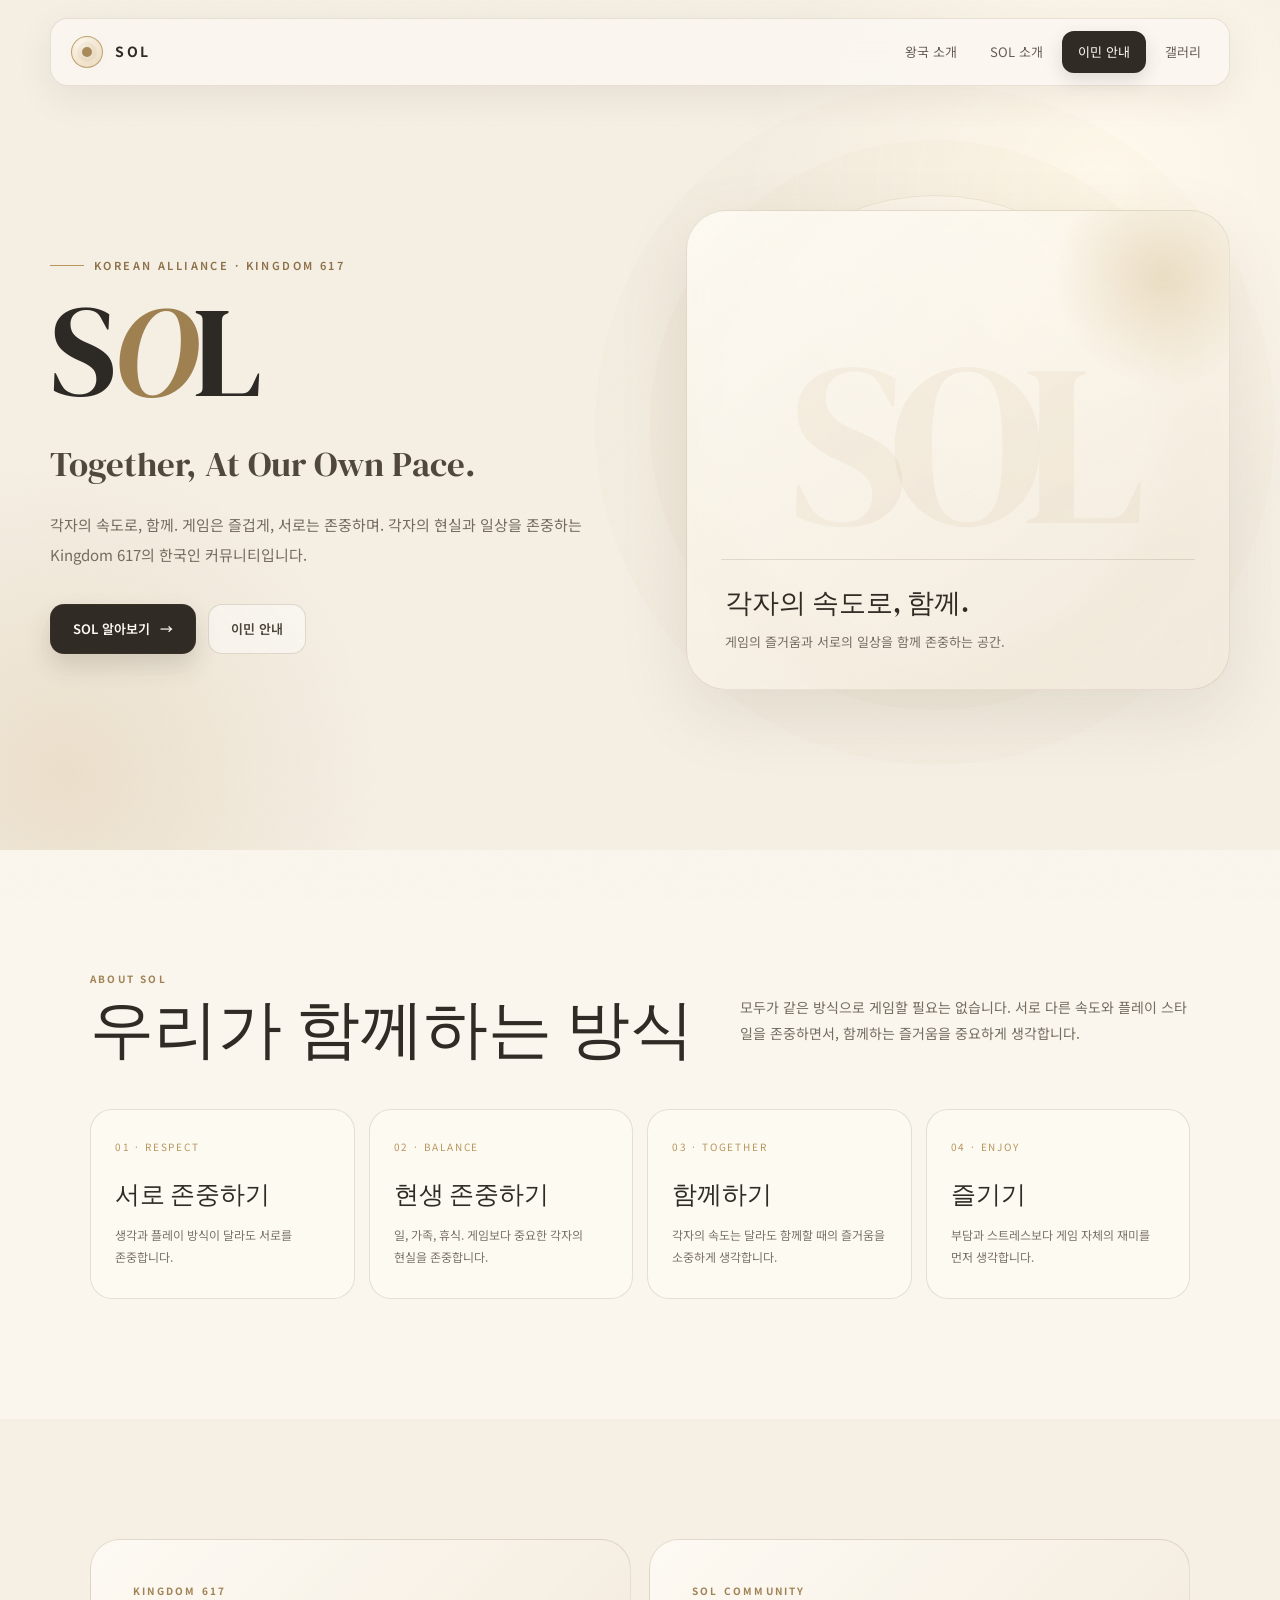
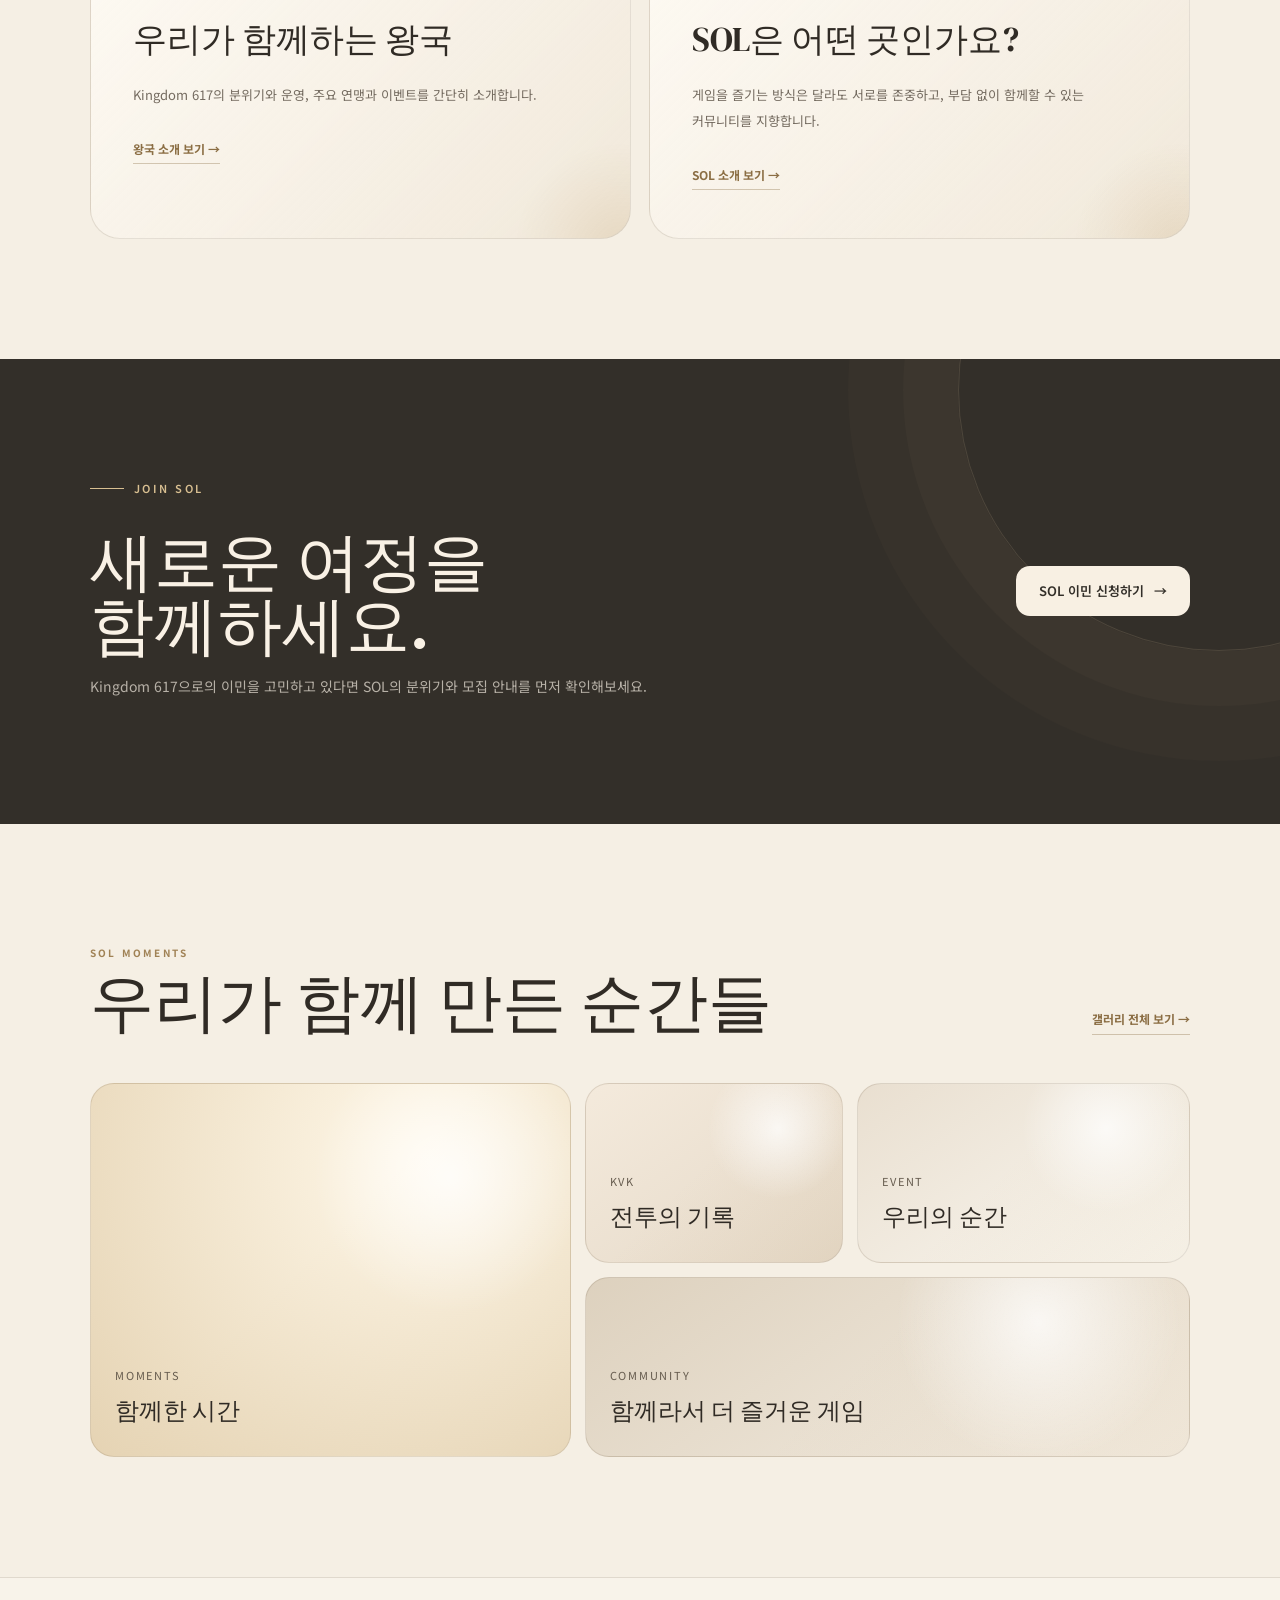
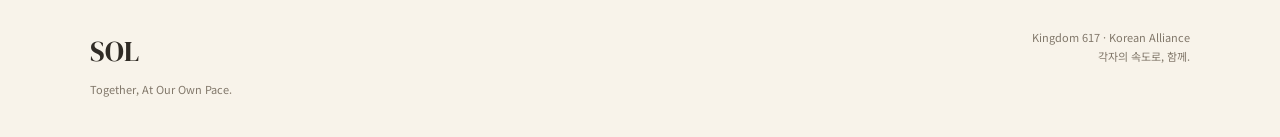
==== SOL_homepage/index.html @ 47c4ec5e "Add files via upload" ====
<!doctype html><html lang="ko"><head><meta charset="utf-8"><meta name="viewport" content="width=device-width,initial-scale=1"><title>SOL · Together, At Our Own Pace.</title><link rel="stylesheet" href="css/style.css"></head><body>
<header class="nav">
<a class="brand" href="index.html"><span class="brand-mark"></span><span>SOL</span></a>
<button class="menu-btn" aria-label="메뉴">☰</button>
<nav class="nav-links">
<a href="pages/kingdom/index.html">왕국 소개</a><a href="pages/sol/index.html">SOL 소개</a><a href="pages/migration/index.html" class="nav-cta">이민 안내</a><a href="pages/gallery/index.html">갤러리</a>
</nav></header>
<section class="hero"><div class="hero-bg"><div class="sun-orbit"></div></div><div class="hero-inner">
<div class="reveal"><div class="eyebrow">KOREAN ALLIANCE · KINGDOM 617</div><h1>S<em>O</em>L</h1><div class="hero-tag">Together, At Our Own Pace.</div><p class="hero-copy">각자의 속도로, 함께. 게임은 즐겁게, 서로는 존중하며. 각자의 현실과 일상을 존중하는 Kingdom 617의 한국인 커뮤니티입니다.</p><div class="hero-actions"><a class="btn primary" href="pages/sol/index.html">SOL 알아보기 <span>→</span></a><a class="btn secondary" href="pages/migration/index.html">이민 안내</a></div></div>
<div class="hero-card reveal"><div class="card-content"><strong>각자의 속도로, 함께.</strong><p>게임의 즐거움과 서로의 일상을 함께 존중하는 공간.</p></div></div>
</div></section>
<section class="section alt"><div class="container"><div class="section-head reveal"><div><div class="section-kicker">About SOL</div><h2>우리가 함께하는 방식</h2></div><p class="section-lead">모두가 같은 방식으로 게임할 필요는 없습니다. 서로 다른 속도와 플레이 스타일을 존중하면서, 함께하는 즐거움을 중요하게 생각합니다.</p></div><div class="grid4">
<div class="value-card reveal"><div class="num">01 · RESPECT</div><h3>서로 존중하기</h3><p>생각과 플레이 방식이 달라도 서로를 존중합니다.</p></div>
<div class="value-card reveal"><div class="num">02 · BALANCE</div><h3>현생 존중하기</h3><p>일, 가족, 휴식. 게임보다 중요한 각자의 현실을 존중합니다.</p></div>
<div class="value-card reveal"><div class="num">03 · TOGETHER</div><h3>함께하기</h3><p>각자의 속도는 달라도 함께할 때의 즐거움을 소중하게 생각합니다.</p></div>
<div class="value-card reveal"><div class="num">04 · ENJOY</div><h3>즐기기</h3><p>부담과 스트레스보다 게임 자체의 재미를 먼저 생각합니다.</p></div>
</div></div></section>
<section class="section"><div class="container"><div class="split"><div class="feature reveal"><div class="section-kicker">KINGDOM 617</div><h3>우리가 함께하는 왕국</h3><p>Kingdom 617의 분위기와 운영, 주요 연맹과 이벤트를 간단히 소개합니다.</p><a class="text-link" href="pages/kingdom/index.html">왕국 소개 보기 →</a></div><div class="feature reveal"><div class="section-kicker">SOL COMMUNITY</div><h3>SOL은 어떤 곳인가요?</h3><p>게임을 즐기는 방식은 달라도 서로를 존중하고, 부담 없이 함께할 수 있는 커뮤니티를 지향합니다.</p><a class="text-link" href="pages/sol/index.html">SOL 소개 보기 →</a></div></div></div></section>
<section class="join"><div class="join-inner"><div class="reveal"><div class="eyebrow">JOIN SOL</div><h2>새로운 여정을<br>함께하세요.</h2><p>Kingdom 617으로의 이민을 고민하고 있다면 SOL의 분위기와 모집 안내를 먼저 확인해보세요.</p></div><div class="reveal"><a class="btn" href="pages/migration/index.html">SOL 이민 신청하기 <span>→</span></a></div></div></section>
<section class="section"><div class="container"><div class="section-head reveal"><div><div class="section-kicker">SOL MOMENTS</div><h2>우리가 함께 만든 순간들</h2></div><a class="text-link" href="pages/gallery/index.html">갤러리 전체 보기 →</a></div><div class="gallery-preview"><a class="gallery-tile reveal" href="pages/gallery/index.html"><div class="tile-bg"></div><div><span>Moments</span><strong>함께한 시간</strong></div></a><a class="gallery-tile reveal" href="pages/gallery/index.html"><div class="tile-bg"></div><div><span>KVK</span><strong>전투의 기록</strong></div></a><a class="gallery-tile reveal" href="pages/gallery/index.html"><div class="tile-bg"></div><div><span>Event</span><strong>우리의 순간</strong></div></a><a class="gallery-tile reveal" href="pages/gallery/index.html"><div class="tile-bg"></div><div><span>Community</span><strong>함께라서 더 즐거운 게임</strong></div></a></div></div></section>
<footer class="footer"><div class="footer-inner"><div><div class="footer-brand">SOL</div><p>Together, At Our Own Pace.</p></div><div class="footer-right">Kingdom 617 · Korean Alliance<br>각자의 속도로, 함께.</div></div></footer><script src="js/main.js"></script></body></html>
---- SOL_homepage/css/style.css ----
@import url('https://fonts.googleapis.com/css2?family=DM+Serif+Display:ital@0;1&family=Inter:wght@300;400;500;600;700&family=Noto+Sans+KR:wght@300;400;500;600;700&display=swap');

:root{
  --cream:#f5efe4;
  --cream-2:#eee4d4;
  --paper:#fbf8f2;
  --ink:#302b25;
  --muted:#766e63;
  --gold:#b7955d;
  --gold-2:#d8bf91;
  --line:rgba(103,83,55,.16);
  --glass:rgba(255,252,246,.64);
  --shadow:0 24px 70px rgba(81,62,35,.10);
  --radius:28px;
}
*{box-sizing:border-box}
html{scroll-behavior:smooth}
body{margin:0;background:var(--cream);color:var(--ink);font-family:'Noto Sans KR',Inter,sans-serif;font-weight:400;line-height:1.7;overflow-x:hidden}
a{color:inherit;text-decoration:none}
button{font:inherit}
::selection{background:#d9c6a4;color:#2b241b}

body:before{content:"";position:fixed;inset:0;pointer-events:none;opacity:.28;z-index:-1;background-image:url("data:image/svg+xml,%3Csvg xmlns='http://www.w3.org/2000/svg' width='180' height='180' viewBox='0 0 180 180'%3E%3Cfilter id='n'%3E%3CfeTurbulence type='fractalNoise' baseFrequency='.7' numOctaves='3' stitchTiles='stitch'/%3E%3C/filter%3E%3Crect width='100%25' height='100%25' filter='url(%23n)' opacity='.07'/%3E%3C/svg%3E")}

.nav{position:fixed;top:18px;left:50%;transform:translateX(-50%);width:min(1180px,calc(100% - 32px));z-index:50;display:flex;align-items:center;justify-content:space-between;padding:12px 14px 12px 20px;border:1px solid rgba(112,88,52,.14);background:rgba(251,248,242,.78);backdrop-filter:blur(18px);-webkit-backdrop-filter:blur(18px);border-radius:18px;box-shadow:0 12px 36px rgba(79,60,36,.08)}
.brand{display:flex;align-items:center;gap:12px;font-weight:700;letter-spacing:.18em;font-size:14px}
.brand-mark{width:32px;height:32px;border-radius:50%;position:relative;border:1px solid rgba(161,126,68,.65);display:grid;place-items:center;background:radial-gradient(circle at 35% 30%,#fffaf0,#ead9bb)}
.brand-mark:before{content:"";width:10px;height:10px;border-radius:50%;background:#a98a59;box-shadow:0 0 0 5px rgba(169,138,89,.10),0 0 18px rgba(169,138,89,.25)}
.nav-links{display:flex;align-items:center;gap:5px}
.nav-links a{font-size:13px;color:#655d53;padding:10px 14px;border-radius:12px;transition:.25s ease}
.nav-links a:hover,.nav-links a.active{background:#eee4d4;color:#2e2923}
.nav-cta{padding:10px 16px!important;background:#302b25!important;color:#fffaf1!important;box-shadow:0 7px 18px rgba(48,43,37,.14)}
.menu-btn{display:none;border:0;background:none;color:var(--ink);font-size:22px;cursor:pointer}

.hero{min-height:850px;position:relative;display:flex;align-items:center;overflow:hidden;padding:150px 24px 100px}
.hero-bg{position:absolute;inset:0;overflow:hidden;pointer-events:none}
.hero-bg:before{content:"";position:absolute;width:720px;height:720px;right:-180px;top:-170px;border-radius:50%;background:radial-gradient(circle,#fff9ec 0%,rgba(255,249,236,.55) 32%,rgba(255,249,236,0) 70%)}
.hero-bg:after{content:"";position:absolute;width:650px;height:650px;left:-260px;bottom:-250px;border-radius:50%;background:radial-gradient(circle,rgba(214,190,150,.32),rgba(214,190,150,0) 68%)}
.sun-orbit{position:absolute;width:460px;height:460px;right:9%;top:50%;transform:translateY(-50%);border:1px solid rgba(160,126,74,.15);border-radius:50%;box-shadow:0 0 0 55px rgba(181,149,91,.035),0 0 0 110px rgba(181,149,91,.025)}
.sun-orbit:before,.sun-orbit:after{content:"";position:absolute;inset:34px;border:1px dashed rgba(160,126,74,.12);border-radius:50%}.sun-orbit:after{inset:100px;border-style:solid}
.hero-inner{position:relative;z-index:2;width:min(1180px,100%);margin:auto;display:grid;grid-template-columns:1.02fr .98fr;gap:70px;align-items:center}
.eyebrow{display:inline-flex;align-items:center;gap:10px;font-size:11px;letter-spacing:.22em;text-transform:uppercase;color:#8d7047;margin-bottom:20px;font-weight:600}.eyebrow:before{content:"";width:34px;height:1px;background:#b7955d}
.hero h1{font-family:'DM Serif Display',serif;font-size:clamp(72px,10vw,132px);font-weight:400;line-height:.88;letter-spacing:-.035em;margin:0;color:#2d2924}.hero h1 em{font-style:italic;color:#9f8051}
.hero-tag{font-family:'DM Serif Display',serif;font-size:clamp(22px,3vw,35px);margin:28px 0 14px;color:#51483d}.hero-copy{max-width:570px;color:#756c60;font-size:15px;line-height:2;word-break:keep-all}
.hero-actions{display:flex;gap:12px;flex-wrap:wrap;margin-top:34px}.btn{display:inline-flex;align-items:center;justify-content:center;gap:10px;min-height:50px;padding:0 22px;border-radius:14px;border:1px solid rgba(101,79,49,.18);font-size:13px;font-weight:600;transition:.3s ease}.btn.primary{background:#302b25;color:#fffaf1;box-shadow:0 12px 25px rgba(48,43,37,.16)}.btn.secondary{background:rgba(255,255,255,.46);color:#4c4439}.btn:hover{transform:translateY(-2px)}
.hero-card{position:relative;min-height:480px;border:1px solid rgba(113,89,54,.15);border-radius:40px;background:linear-gradient(145deg,rgba(255,252,245,.82),rgba(239,228,211,.46));backdrop-filter:blur(12px);box-shadow:var(--shadow);overflow:hidden;display:flex;align-items:flex-end;padding:34px}
.hero-card:before{content:"SOL";position:absolute;inset:0;display:grid;place-items:center;font-family:'DM Serif Display',serif;font-size:clamp(130px,18vw,230px);letter-spacing:-.08em;color:rgba(183,149,93,.085);transform:translateY(-8px)}
.hero-card:after{content:"";position:absolute;width:230px;height:230px;right:-50px;top:-50px;border-radius:50%;background:radial-gradient(circle,#d9c49b,rgba(217,196,155,0) 68%);opacity:.48}
.card-content{position:relative;z-index:2;width:100%;padding:20px 4px 2px;border-top:1px solid var(--line)}.card-content strong{font-family:'DM Serif Display',serif;font-size:27px;font-weight:400}.card-content p{margin:5px 0 0;color:#766e63;font-size:13px}

.section{padding:120px 24px}.section.alt{background:rgba(255,252,246,.48)}.container{width:min(1100px,100%);margin:auto}.section-head{display:flex;justify-content:space-between;align-items:end;gap:30px;margin-bottom:48px}.section-kicker{font-size:10px;letter-spacing:.22em;color:#a08255;text-transform:uppercase;font-weight:700}.section h2{font-family:'DM Serif Display',serif;font-weight:400;font-size:clamp(42px,5vw,66px);line-height:1;margin:10px 0 0}.section-lead{max-width:450px;color:#756c60;font-size:14px;line-height:1.9}
.grid4{display:grid;grid-template-columns:repeat(4,1fr);gap:14px}.value-card{padding:28px 24px;border:1px solid var(--line);border-radius:22px;background:rgba(255,252,246,.58);transition:.35s ease;min-height:190px}.value-card:hover{transform:translateY(-5px);box-shadow:0 18px 40px rgba(84,62,32,.09);background:rgba(255,252,246,.9)}.num{font-size:10px;letter-spacing:.18em;color:#b7955d}.value-card h3{font-family:'DM Serif Display',serif;font-size:25px;font-weight:400;margin:18px 0 8px}.value-card p{font-size:12px;color:#7b7267;line-height:1.85;margin:0;word-break:keep-all}
.split{display:grid;grid-template-columns:1fr 1fr;gap:18px}.feature{padding:42px;border-radius:30px;border:1px solid var(--line);background:linear-gradient(135deg,rgba(255,252,246,.82),rgba(237,226,209,.48));min-height:300px;position:relative;overflow:hidden}.feature:after{content:"";position:absolute;width:220px;height:220px;border-radius:50%;right:-100px;bottom:-120px;background:radial-gradient(circle,rgba(183,149,93,.2),transparent 68%)}.feature h3{font-family:'DM Serif Display',serif;font-weight:400;font-size:34px;margin:12px 0}.feature p{color:#746b60;font-size:13px;max-width:470px;line-height:2;word-break:keep-all}.text-link{display:inline-flex;margin-top:18px;font-size:12px;font-weight:700;color:#8b6e44;border-bottom:1px solid rgba(139,110,68,.35);padding-bottom:4px}

.join{position:relative;overflow:hidden;padding:110px 24px;background:#332f29;color:#f9f1e5}.join:before{content:"";position:absolute;width:520px;height:520px;right:-200px;top:-230px;border-radius:50%;border:1px solid rgba(225,202,159,.15);box-shadow:0 0 0 55px rgba(225,202,159,.025),0 0 0 110px rgba(225,202,159,.02)}.join-inner{position:relative;z-index:2;width:min(1100px,100%);margin:auto;display:flex;justify-content:space-between;align-items:center;gap:50px}.join h2{font-family:'DM Serif Display',serif;font-size:clamp(44px,5vw,68px);font-weight:400;line-height:1;margin:12px 0}.join p{color:rgba(249,241,229,.67);max-width:570px;font-size:14px;line-height:2;word-break:keep-all}.join .btn{background:#f8f0e3;color:#332f29;border-color:transparent}.join .eyebrow{color:#d8bf91}.join .eyebrow:before{background:#d8bf91}

.gallery-preview{display:grid;grid-template-columns:1.3fr .7fr .9fr;grid-auto-rows:180px;gap:14px}.gallery-tile{position:relative;overflow:hidden;border-radius:24px;border:1px solid var(--line);background:linear-gradient(145deg,#eee3d0,#faf6ee);padding:24px;display:flex;align-items:flex-end;transition:.35s ease}.gallery-tile:nth-child(1){grid-row:span 2;background:radial-gradient(circle at 70% 20%,#fff8e9,#e5d3b3)}.gallery-tile:nth-child(2){background:linear-gradient(145deg,#f4eadc,#e5d9c8)}.gallery-tile:nth-child(3){background:linear-gradient(145deg,#e9dfd0,#faf7f0)}.gallery-tile:nth-child(4){grid-column:span 2;background:linear-gradient(145deg,#ddd1be,#f4ede2)}.gallery-tile:hover{transform:translateY(-4px);box-shadow:0 18px 35px rgba(84,62,32,.1)}.tile-bg{position:absolute;inset:0;background:radial-gradient(circle at 75% 25%,rgba(255,255,255,.75),transparent 30%),linear-gradient(135deg,transparent 45%,rgba(183,149,93,.08))}.gallery-tile span{position:relative;z-index:2;font-size:11px;letter-spacing:.16em;text-transform:uppercase;color:#655b4e}.gallery-tile strong{position:relative;z-index:2;display:block;font-family:'DM Serif Display',serif;font-size:24px;font-weight:400;margin-top:4px}

.page-hero{padding:190px 24px 90px;position:relative;overflow:hidden}.page-hero:before{content:"";position:absolute;width:600px;height:600px;right:-220px;top:-240px;border-radius:50%;background:radial-gradient(circle,rgba(255,251,239,.9),rgba(255,251,239,0) 70%)}.page-hero-inner{position:relative;width:min(1100px,100%);margin:auto}.page-hero h1{font-family:'DM Serif Display',serif;font-size:clamp(58px,8vw,100px);font-weight:400;line-height:.92;margin:15px 0}.page-hero p{max-width:660px;color:#756c60;font-size:15px;line-height:2;word-break:keep-all}
.info-grid{display:grid;grid-template-columns:repeat(2,1fr);gap:18px}.info-card{padding:34px;border:1px solid var(--line);border-radius:25px;background:rgba(255,252,246,.65)}.info-card h3{font-family:'DM Serif Display',serif;font-size:28px;font-weight:400;margin:0 0 10px}.info-card p,.info-card li{font-size:13px;color:#756c60;line-height:2;word-break:keep-all}.info-card ul{padding-left:18px}
.timeline{position:relative;padding-left:30px}.timeline:before{content:"";position:absolute;left:5px;top:5px;bottom:5px;width:1px;background:var(--line)}.timeline-item{position:relative;padding:0 0 34px}.timeline-item:before{content:"";position:absolute;left:-29px;top:7px;width:9px;height:9px;border-radius:50%;background:#b7955d;box-shadow:0 0 0 5px rgba(183,149,93,.10)}.timeline-item strong{font-size:11px;letter-spacing:.15em;color:#9a7b4e}.timeline-item h3{font-family:'DM Serif Display',serif;font-weight:400;font-size:25px;margin:7px 0}.timeline-item p{margin:0;color:#756c60;font-size:13px}

.application{display:grid;grid-template-columns:1fr .8fr;gap:20px;align-items:stretch}.apply-card{padding:45px;border-radius:30px;border:1px solid var(--line);background:rgba(255,252,246,.74)}.apply-card h2{font-family:'DM Serif Display',serif;font-weight:400;font-size:45px;line-height:1.05;margin:10px 0 18px}.apply-card p{color:#756c60;font-size:13px;line-height:2}.apply-steps{display:grid;gap:10px;margin:28px 0}.step{display:flex;gap:14px;padding:15px;border-radius:16px;background:rgba(239,230,215,.55);font-size:12px;color:#655d53}.step b{color:#9c7a4c}.apply-side{padding:38px;border-radius:30px;background:#332f29;color:#f9f1e5;display:flex;flex-direction:column;justify-content:space-between}.apply-side h3{font-family:'DM Serif Display',serif;font-weight:400;font-size:34px;margin:0 0 12px}.apply-side p{color:rgba(249,241,229,.65);font-size:13px;line-height:1.9}.apply-side .btn{background:#f8f0e3;color:#332f29;border:0;margin-top:20px}

.masonry{columns:3 280px;column-gap:16px}.m-item{break-inside:avoid;margin:0 0 16px;border-radius:24px;overflow:hidden;border:1px solid var(--line);background:#efe5d7;box-shadow:0 10px 25px rgba(79,60,36,.05)}.m-item img{display:block;width:100%;height:auto}.m-placeholder{min-height:260px;display:flex;flex-direction:column;justify-content:flex-end;padding:25px;background:radial-gradient(circle at 70% 20%,#fff8ea,#dfcfb6)}.m-placeholder.tall{min-height:440px;background:radial-gradient(circle at 20% 20%,#fffaf0,#e6d7c2)}.m-placeholder.dark{background:linear-gradient(145deg,#d3c3aa,#eee4d5)}.m-placeholder strong{font-family:'DM Serif Display',serif;font-size:30px;font-weight:400}.m-placeholder span{font-size:10px;letter-spacing:.18em;color:#75664f;margin-top:4px}

.footer{padding:50px 24px 38px;border-top:1px solid var(--line);background:rgba(255,252,246,.35)}.footer-inner{width:min(1100px,100%);margin:auto;display:flex;justify-content:space-between;gap:30px}.footer-brand{font-family:'DM Serif Display',serif;font-size:28px}.footer p{margin:5px 0 0;color:#81776a;font-size:11px}.footer-right{font-size:11px;color:#81776a;text-align:right}

.reveal{opacity:0;transform:translateY(22px);transition:opacity .75s ease,transform .75s ease}.reveal.visible{opacity:1;transform:none}

@media(max-width:850px){
 .nav{top:10px;width:calc(100% - 20px)}.menu-btn{display:block}.nav-links{position:absolute;top:62px;left:0;right:0;padding:10px;background:rgba(251,248,242,.95);border:1px solid var(--line);border-radius:16px;box-shadow:0 18px 40px rgba(79,60,36,.1);display:none;flex-direction:column;align-items:stretch}.nav-links.open{display:flex}.nav-links a{text-align:center}.nav-cta{margin-top:3px}
 .hero{min-height:auto;padding-top:145px}.hero-inner{grid-template-columns:1fr;gap:40px}.hero-card{min-height:320px}.sun-orbit{width:400px;height:400px;right:-170px;top:36%}.grid4{grid-template-columns:repeat(2,1fr)}.section{padding:90px 20px}.section-head{display:block}.section-lead{margin-top:20px}.join-inner{display:block}.join{padding:90px 20px}.application{grid-template-columns:1fr}.info-grid{grid-template-columns:1fr}.page-hero{padding:150px 20px 70px}
}
@media(max-width:560px){.brand{font-size:12px}.nav{padding-left:13px}.nav-links a{padding:11px}.hero{padding:130px 18px 70px}.hero h1{font-size:76px}.hero-tag{font-size:24px}.hero-copy{font-size:13px}.hero-card{min-height:280px;border-radius:28px;padding:25px}.grid4{grid-template-columns:1fr}.split{grid-template-columns:1fr}.gallery-preview{grid-template-columns:1fr 1fr;grid-auto-rows:150px}.gallery-tile:nth-child(1){grid-row:span 2}.gallery-tile:nth-child(4){grid-column:span 2}.apply-card{padding:28px}.apply-side{padding:30px}.footer-inner{display:block}.footer-right{text-align:left;margin-top:20px}.masonry{columns:2 150px;column-gap:10px}.m-item{margin-bottom:10px;border-radius:17px}.m-placeholder{min-height:190px;padding:17px}.m-placeholder.tall{min-height:310px}.m-placeholder strong{font-size:23px}}
@media(max-width:370px){.masonry{columns:1}.hero h1{font-size:68px}}
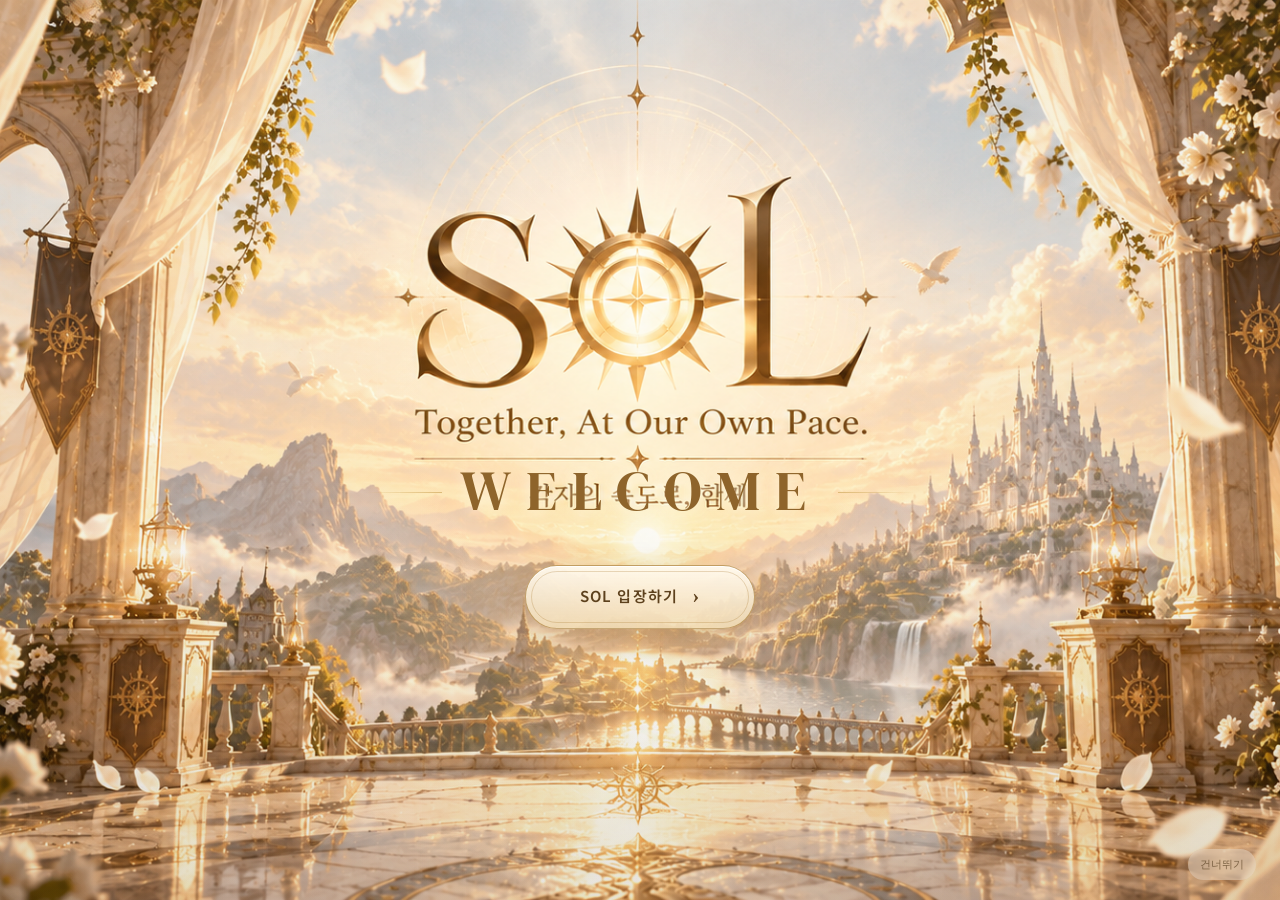
==== commit 9aed9d88: "Add files via upload" ====
--- a/SOL_homepage/index.html
+++ b/SOL_homepage/index.html
@@ -1,21 +1,63 @@
-<!doctype html><html lang="ko"><head><meta charset="utf-8"><meta name="viewport" content="width=device-width,initial-scale=1"><title>SOL · Together, At Our Own Pace.</title><link rel="stylesheet" href="css/style.css"></head><body>
-<header class="nav">
-<a class="brand" href="index.html"><span class="brand-mark"></span><span>SOL</span></a>
-<button class="menu-btn" aria-label="메뉴">☰</button>
-<nav class="nav-links">
-<a href="pages/kingdom/index.html">왕국 소개</a><a href="pages/sol/index.html">SOL 소개</a><a href="pages/migration/index.html" class="nav-cta">이민 안내</a><a href="pages/gallery/index.html">갤러리</a>
-</nav></header>
-<section class="hero"><div class="hero-bg"><div class="sun-orbit"></div></div><div class="hero-inner">
-<div class="reveal"><div class="eyebrow">KOREAN ALLIANCE · KINGDOM 617</div><h1>S<em>O</em>L</h1><div class="hero-tag">Together, At Our Own Pace.</div><p class="hero-copy">각자의 속도로, 함께. 게임은 즐겁게, 서로는 존중하며. 각자의 현실과 일상을 존중하는 Kingdom 617의 한국인 커뮤니티입니다.</p><div class="hero-actions"><a class="btn primary" href="pages/sol/index.html">SOL 알아보기 <span>→</span></a><a class="btn secondary" href="pages/migration/index.html">이민 안내</a></div></div>
-<div class="hero-card reveal"><div class="card-content"><strong>각자의 속도로, 함께.</strong><p>게임의 즐거움과 서로의 일상을 함께 존중하는 공간.</p></div></div>
-</div></section>
-<section class="section alt"><div class="container"><div class="section-head reveal"><div><div class="section-kicker">About SOL</div><h2>우리가 함께하는 방식</h2></div><p class="section-lead">모두가 같은 방식으로 게임할 필요는 없습니다. 서로 다른 속도와 플레이 스타일을 존중하면서, 함께하는 즐거움을 중요하게 생각합니다.</p></div><div class="grid4">
-<div class="value-card reveal"><div class="num">01 · RESPECT</div><h3>서로 존중하기</h3><p>생각과 플레이 방식이 달라도 서로를 존중합니다.</p></div>
-<div class="value-card reveal"><div class="num">02 · BALANCE</div><h3>현생 존중하기</h3><p>일, 가족, 휴식. 게임보다 중요한 각자의 현실을 존중합니다.</p></div>
-<div class="value-card reveal"><div class="num">03 · TOGETHER</div><h3>함께하기</h3><p>각자의 속도는 달라도 함께할 때의 즐거움을 소중하게 생각합니다.</p></div>
-<div class="value-card reveal"><div class="num">04 · ENJOY</div><h3>즐기기</h3><p>부담과 스트레스보다 게임 자체의 재미를 먼저 생각합니다.</p></div>
-</div></div></section>
-<section class="section"><div class="container"><div class="split"><div class="feature reveal"><div class="section-kicker">KINGDOM 617</div><h3>우리가 함께하는 왕국</h3><p>Kingdom 617의 분위기와 운영, 주요 연맹과 이벤트를 간단히 소개합니다.</p><a class="text-link" href="pages/kingdom/index.html">왕국 소개 보기 →</a></div><div class="feature reveal"><div class="section-kicker">SOL COMMUNITY</div><h3>SOL은 어떤 곳인가요?</h3><p>게임을 즐기는 방식은 달라도 서로를 존중하고, 부담 없이 함께할 수 있는 커뮤니티를 지향합니다.</p><a class="text-link" href="pages/sol/index.html">SOL 소개 보기 →</a></div></div></div></section>
-<section class="join"><div class="join-inner"><div class="reveal"><div class="eyebrow">JOIN SOL</div><h2>새로운 여정을<br>함께하세요.</h2><p>Kingdom 617으로의 이민을 고민하고 있다면 SOL의 분위기와 모집 안내를 먼저 확인해보세요.</p></div><div class="reveal"><a class="btn" href="pages/migration/index.html">SOL 이민 신청하기 <span>→</span></a></div></div></section>
-<section class="section"><div class="container"><div class="section-head reveal"><div><div class="section-kicker">SOL MOMENTS</div><h2>우리가 함께 만든 순간들</h2></div><a class="text-link" href="pages/gallery/index.html">갤러리 전체 보기 →</a></div><div class="gallery-preview"><a class="gallery-tile reveal" href="pages/gallery/index.html"><div class="tile-bg"></div><div><span>Moments</span><strong>함께한 시간</strong></div></a><a class="gallery-tile reveal" href="pages/gallery/index.html"><div class="tile-bg"></div><div><span>KVK</span><strong>전투의 기록</strong></div></a><a class="gallery-tile reveal" href="pages/gallery/index.html"><div class="tile-bg"></div><div><span>Event</span><strong>우리의 순간</strong></div></a><a class="gallery-tile reveal" href="pages/gallery/index.html"><div class="tile-bg"></div><div><span>Community</span><strong>함께라서 더 즐거운 게임</strong></div></a></div></div></section>
-<footer class="footer"><div class="footer-inner"><div><div class="footer-brand">SOL</div><p>Together, At Our Own Pace.</p></div><div class="footer-right">Kingdom 617 · Korean Alliance<br>각자의 속도로, 함께.</div></div></footer><script src="js/main.js"></script></body></html>+<!doctype html>
+<html lang="ko">
+<head>
+<meta charset="utf-8">
+<meta name="viewport" content="width=device-width,initial-scale=1,viewport-fit=cover">
+<meta name="theme-color" content="#efe3cf">
+<title>SOL · Welcome</title>
+<style>
+@import url('https://fonts.googleapis.com/css2?family=DM+Serif+Display&family=Noto+Sans+KR:wght@400;500;600&display=swap');
+:root{--gold:#a87b35;--gold2:#d7b36d;--cream:#f8f0e2;--ink:#4a3620}
+*{box-sizing:border-box}html,body{margin:0;width:100%;height:100%;overflow:hidden;background:#eee2cf}
+body{font-family:'Noto Sans KR',sans-serif;color:var(--ink)}
+.entrance{position:relative;width:100%;height:100%;min-height:100svh;isolation:isolate;background:#eee2cf}
+.entrance-bg{position:absolute;inset:0;background-image:url('assets/images/sol-entrance.png');background-size:cover;background-position:center center;transform:scale(1.035);opacity:0;animation:bgIn 1.8s cubic-bezier(.2,.75,.2,1) forwards;}
+.entrance-bg:after{content:"";position:absolute;inset:0;background:linear-gradient(180deg,rgba(255,248,234,.05),rgba(255,248,234,.02) 55%,rgba(85,53,17,.10));pointer-events:none}
+.vignette{position:absolute;inset:0;pointer-events:none;background:radial-gradient(circle at 50% 44%,transparent 25%,rgba(86,57,24,.10) 100%);opacity:.75}
+.content{position:absolute;inset:0;display:flex;flex-direction:column;align-items:center;justify-content:center;text-align:center;padding:20px;z-index:2;pointer-events:none}
+.welcome{margin-top:clamp(150px,20vh,230px);font-family:'DM Serif Display',serif;font-size:clamp(30px,4.4vw,60px);font-weight:400;letter-spacing:.26em;color:#8e642b;text-shadow:0 2px 15px rgba(255,248,230,.85);opacity:0;transform:translateY(16px);animation:welcomeIn 1s .95s cubic-bezier(.2,.8,.2,1) forwards}
+.welcome:before,.welcome:after{content:"";display:inline-block;width:clamp(28px,6vw,90px);height:1px;background:linear-gradient(90deg,transparent,var(--gold2));vertical-align:middle;margin:0 18px 7px 0;opacity:.85}
+.welcome:after{background:linear-gradient(90deg,var(--gold2),transparent);margin:0 0 7px 18px}
+.enter-btn{pointer-events:auto;position:relative;margin-top:clamp(28px,4vh,48px);min-width:230px;height:64px;padding:0 38px;border:1px solid rgba(168,123,53,.65);border-radius:999px;background:linear-gradient(180deg,rgba(255,250,239,.94),rgba(241,220,181,.86));color:#5d411d;font:600 15px 'Noto Sans KR',sans-serif;letter-spacing:.08em;box-shadow:0 12px 35px rgba(113,76,24,.22),inset 0 1px 0 rgba(255,255,255,.95);opacity:0;transform:translateY(18px) scale(.97);animation:buttonIn .9s 2s cubic-bezier(.2,.85,.2,1) forwards;transition:transform .25s ease,box-shadow .25s ease,background .25s ease}
+.enter-btn:before{content:"";position:absolute;inset:5px;border:1px solid rgba(168,123,53,.28);border-radius:999px;pointer-events:none}
+.enter-btn span{display:inline-block;margin-left:9px;font-family:Georgia,serif;font-size:20px;vertical-align:-1px}
+.enter-btn:hover{transform:translateY(-3px) scale(1.015);box-shadow:0 17px 42px rgba(113,76,24,.28),inset 0 1px 0 rgba(255,255,255,.95);background:linear-gradient(180deg,#fffaf0,#efd9ae)}
+.enter-btn:active{transform:translateY(0) scale(.99)}
+.skip{position:absolute;right:24px;bottom:20px;z-index:3;border:0;background:rgba(255,250,239,.35);color:rgba(80,57,28,.65);font-size:11px;padding:8px 12px;border-radius:999px;backdrop-filter:blur(8px);cursor:pointer;opacity:0;animation:skipIn .6s 2.7s forwards}
+.exit{animation:fadeOut .7s ease forwards!important}
+.exit .entrance-bg{animation:zoomOut .7s ease forwards!important}.exit .content{animation:contentOut .5s ease forwards}
+@keyframes bgIn{to{opacity:1;transform:scale(1)}}
+@keyframes welcomeIn{to{opacity:1;transform:none}}
+@keyframes buttonIn{to{opacity:1;transform:none}}
+@keyframes skipIn{to{opacity:1}}
+@keyframes fadeOut{to{opacity:0}}
+@keyframes zoomOut{to{opacity:0;transform:scale(1.035)}}
+@keyframes contentOut{to{opacity:0;transform:translateY(-8px)}}
+@media(max-width:700px){.entrance-bg{background-position:62% center}.content{justify-content:flex-start;padding-top:12vh}.welcome{margin-top:42vh;font-size:31px;letter-spacing:.17em}.welcome:before,.welcome:after{width:24px;margin-right:10px}.welcome:after{margin-left:10px}.enter-btn{margin-top:25px;min-width:210px;height:58px;font-size:14px}.skip{right:14px;bottom:14px}}
+@media(max-width:420px){.content{padding-top:9vh}.welcome{margin-top:47vh;font-size:26px}.enter-btn{min-width:200px}}
+@media(prefers-reduced-motion:reduce){.entrance-bg,.welcome,.enter-btn,.skip{animation:none;opacity:1;transform:none}.skip{opacity:1}}
+</style>
+</head>
+<body>
+<main class="entrance" id="entrance">
+  <div class="entrance-bg" aria-hidden="true"></div>
+  <div class="vignette" aria-hidden="true"></div>
+  <div class="content">
+    <div class="welcome">WELCOME</div>
+    <button class="enter-btn" id="enterBtn" type="button">SOL 입장하기 <span>›</span></button>
+  </div>
+  <button class="skip" id="skipBtn" type="button">건너뛰기</button>
+</main>
+<script>
+(function(){
+  const entrance=document.getElementById('entrance');
+  const go=()=>{
+    entrance.classList.add('exit');
+    setTimeout(()=>location.href='home.html',650);
+  };
+  document.getElementById('enterBtn').addEventListener('click',go);
+  document.getElementById('skipBtn').addEventListener('click',go);
+})();
+</script>
+</body>
+</html>
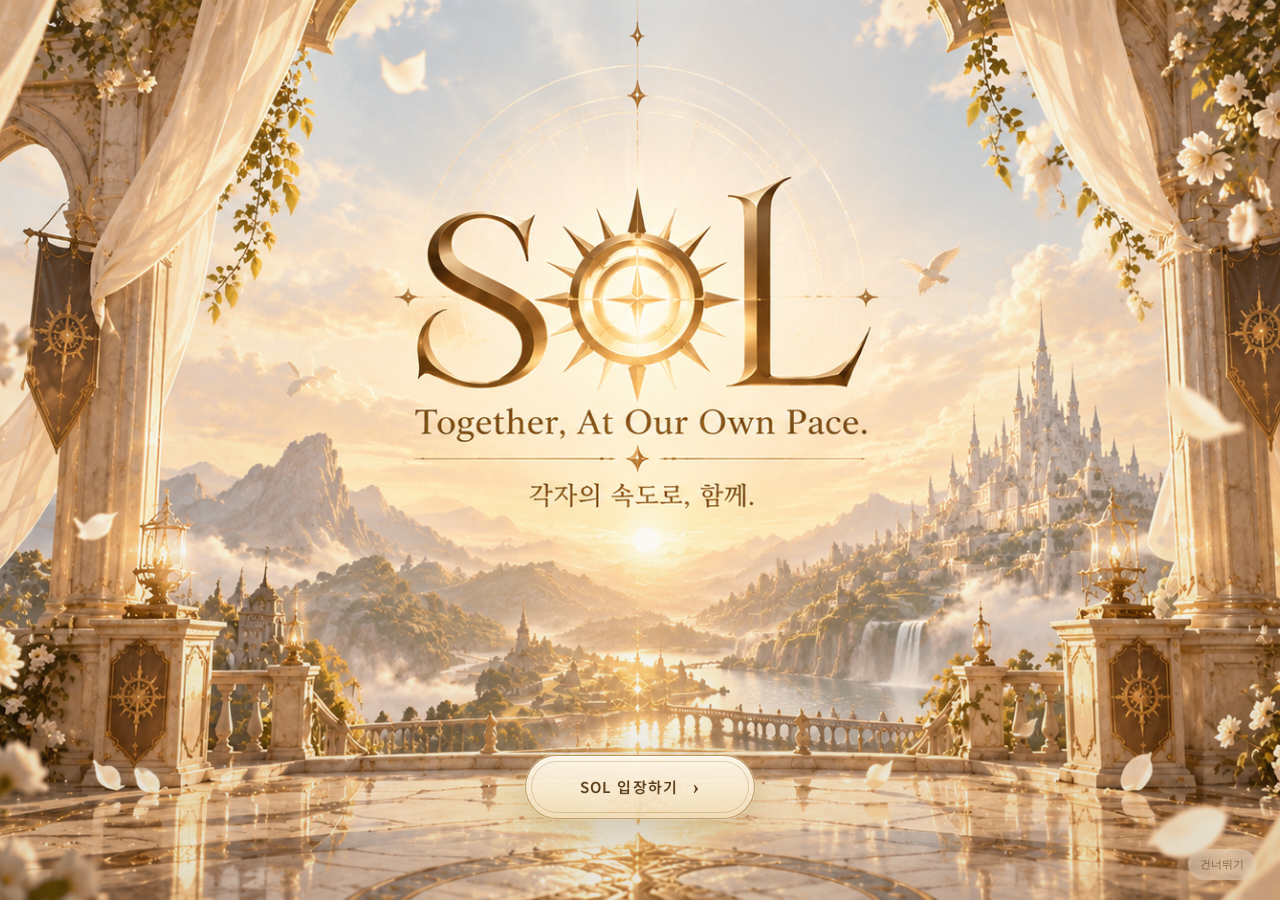
==== commit 14ddd995: "Add files via upload" ====
--- a/SOL_homepage/index.html
+++ b/SOL_homepage/index.html
@@ -4,38 +4,49 @@
 <meta charset="utf-8">
 <meta name="viewport" content="width=device-width,initial-scale=1,viewport-fit=cover">
 <meta name="theme-color" content="#efe3cf">
-<title>SOL · Welcome</title>
+<title>SOL · Together, At Our Own Pace.</title>
 <style>
 @import url('https://fonts.googleapis.com/css2?family=DM+Serif+Display&family=Noto+Sans+KR:wght@400;500;600&display=swap');
-:root{--gold:#a87b35;--gold2:#d7b36d;--cream:#f8f0e2;--ink:#4a3620}
-*{box-sizing:border-box}html,body{margin:0;width:100%;height:100%;overflow:hidden;background:#eee2cf}
+:root{--gold:#a87b35;--gold2:#d7b36d;--ink:#4a3620}
+*{box-sizing:border-box}
+html,body{margin:0;width:100%;height:100%;overflow:hidden;background:#eee2cf}
 body{font-family:'Noto Sans KR',sans-serif;color:var(--ink)}
 .entrance{position:relative;width:100%;height:100%;min-height:100svh;isolation:isolate;background:#eee2cf}
-.entrance-bg{position:absolute;inset:0;background-image:url('assets/images/sol-entrance.png');background-size:cover;background-position:center center;transform:scale(1.035);opacity:0;animation:bgIn 1.8s cubic-bezier(.2,.75,.2,1) forwards;}
+.entrance-bg{position:absolute;inset:0;background-image:url('assets/images/sol-entrance.png');background-size:cover;background-position:center center;transform:scale(1.035);opacity:0;animation:bgIn 1.8s cubic-bezier(.2,.75,.2,1) forwards}
 .entrance-bg:after{content:"";position:absolute;inset:0;background:linear-gradient(180deg,rgba(255,248,234,.05),rgba(255,248,234,.02) 55%,rgba(85,53,17,.10));pointer-events:none}
 .vignette{position:absolute;inset:0;pointer-events:none;background:radial-gradient(circle at 50% 44%,transparent 25%,rgba(86,57,24,.10) 100%);opacity:.75}
-.content{position:absolute;inset:0;display:flex;flex-direction:column;align-items:center;justify-content:center;text-align:center;padding:20px;z-index:2;pointer-events:none}
-.welcome{margin-top:clamp(150px,20vh,230px);font-family:'DM Serif Display',serif;font-size:clamp(30px,4.4vw,60px);font-weight:400;letter-spacing:.26em;color:#8e642b;text-shadow:0 2px 15px rgba(255,248,230,.85);opacity:0;transform:translateY(16px);animation:welcomeIn 1s .95s cubic-bezier(.2,.8,.2,1) forwards}
-.welcome:before,.welcome:after{content:"";display:inline-block;width:clamp(28px,6vw,90px);height:1px;background:linear-gradient(90deg,transparent,var(--gold2));vertical-align:middle;margin:0 18px 7px 0;opacity:.85}
-.welcome:after{background:linear-gradient(90deg,var(--gold2),transparent);margin:0 0 7px 18px}
-.enter-btn{pointer-events:auto;position:relative;margin-top:clamp(28px,4vh,48px);min-width:230px;height:64px;padding:0 38px;border:1px solid rgba(168,123,53,.65);border-radius:999px;background:linear-gradient(180deg,rgba(255,250,239,.94),rgba(241,220,181,.86));color:#5d411d;font:600 15px 'Noto Sans KR',sans-serif;letter-spacing:.08em;box-shadow:0 12px 35px rgba(113,76,24,.22),inset 0 1px 0 rgba(255,255,255,.95);opacity:0;transform:translateY(18px) scale(.97);animation:buttonIn .9s 2s cubic-bezier(.2,.85,.2,1) forwards;transition:transform .25s ease,box-shadow .25s ease,background .25s ease}
-.enter-btn:before{content:"";position:absolute;inset:5px;border:1px solid rgba(168,123,53,.28);border-radius:999px;pointer-events:none}
+.content{position:absolute;inset:0;display:flex;align-items:center;justify-content:flex-end;flex-direction:column;text-align:center;padding:20px 20px clamp(72px,9vh,110px);z-index:2;pointer-events:none}
+.enter-btn{pointer-events:auto;position:relative;min-width:230px;height:64px;padding:0 38px;border:1px solid rgba(168,123,53,.72);border-radius:999px;background:linear-gradient(180deg,rgba(255,250,239,.96),rgba(241,220,181,.88));color:#5d411d;font:600 15px 'Noto Sans KR',sans-serif;letter-spacing:.08em;box-shadow:0 12px 35px rgba(113,76,24,.22),inset 0 1px 0 rgba(255,255,255,.95),0 0 0 1px rgba(255,255,255,.35);opacity:0;transform:translateY(18px) scale(.97);animation:buttonIn .9s 1.75s cubic-bezier(.2,.85,.2,1) forwards;transition:transform .25s ease,box-shadow .25s ease,background .25s ease}
+.enter-btn:before{content:"";position:absolute;inset:5px;border:1px solid rgba(168,123,53,.32);border-radius:999px;pointer-events:none}
+.enter-btn:after{content:"";position:absolute;top:-80%;left:-35%;width:30%;height:260%;transform:rotate(25deg) translateX(-180%);background:linear-gradient(90deg,transparent,rgba(255,255,255,.62),transparent);filter:blur(2px);opacity:0;transition:transform .8s ease,opacity .3s ease;pointer-events:none}
 .enter-btn span{display:inline-block;margin-left:9px;font-family:Georgia,serif;font-size:20px;vertical-align:-1px}
-.enter-btn:hover{transform:translateY(-3px) scale(1.015);box-shadow:0 17px 42px rgba(113,76,24,.28),inset 0 1px 0 rgba(255,255,255,.95);background:linear-gradient(180deg,#fffaf0,#efd9ae)}
+.enter-btn:hover{transform:translateY(-3px) scale(1.015);box-shadow:0 17px 42px rgba(113,76,24,.28),inset 0 1px 0 rgba(255,255,255,.95),0 0 25px rgba(183,149,93,.16);background:linear-gradient(180deg,#fffaf0,#efd9ae)}
+.enter-btn:hover:after{transform:rotate(25deg) translateX(520%);opacity:1}
 .enter-btn:active{transform:translateY(0) scale(.99)}
-.skip{position:absolute;right:24px;bottom:20px;z-index:3;border:0;background:rgba(255,250,239,.35);color:rgba(80,57,28,.65);font-size:11px;padding:8px 12px;border-radius:999px;backdrop-filter:blur(8px);cursor:pointer;opacity:0;animation:skipIn .6s 2.7s forwards}
+.skip{position:absolute;right:24px;bottom:20px;z-index:3;border:0;background:rgba(255,250,239,.35);color:rgba(80,57,28,.65);font-size:11px;padding:8px 12px;border-radius:999px;backdrop-filter:blur(8px);-webkit-backdrop-filter:blur(8px);cursor:pointer;opacity:0;animation:skipIn .6s 2.8s forwards}
 .exit{animation:fadeOut .7s ease forwards!important}
-.exit .entrance-bg{animation:zoomOut .7s ease forwards!important}.exit .content{animation:contentOut .5s ease forwards}
+.exit .entrance-bg{animation:zoomOut .7s ease forwards!important}
+.exit .content{animation:contentOut .5s ease forwards}
 @keyframes bgIn{to{opacity:1;transform:scale(1)}}
-@keyframes welcomeIn{to{opacity:1;transform:none}}
 @keyframes buttonIn{to{opacity:1;transform:none}}
 @keyframes skipIn{to{opacity:1}}
 @keyframes fadeOut{to{opacity:0}}
 @keyframes zoomOut{to{opacity:0;transform:scale(1.035)}}
 @keyframes contentOut{to{opacity:0;transform:translateY(-8px)}}
-@media(max-width:700px){.entrance-bg{background-position:62% center}.content{justify-content:flex-start;padding-top:12vh}.welcome{margin-top:42vh;font-size:31px;letter-spacing:.17em}.welcome:before,.welcome:after{width:24px;margin-right:10px}.welcome:after{margin-left:10px}.enter-btn{margin-top:25px;min-width:210px;height:58px;font-size:14px}.skip{right:14px;bottom:14px}}
-@media(max-width:420px){.content{padding-top:9vh}.welcome{margin-top:47vh;font-size:26px}.enter-btn{min-width:200px}}
-@media(prefers-reduced-motion:reduce){.entrance-bg,.welcome,.enter-btn,.skip{animation:none;opacity:1;transform:none}.skip{opacity:1}}
+@media(max-width:700px){
+  .entrance-bg{background-position:62% center}
+  .content{padding:20px 14px 58px}
+  .enter-btn{min-width:210px;height:58px;font-size:14px}
+  .skip{right:14px;bottom:14px}
+}
+@media(max-width:420px){
+  .content{padding-bottom:52px}
+  .enter-btn{min-width:200px}
+}
+@media(prefers-reduced-motion:reduce){
+  .entrance-bg,.enter-btn,.skip{animation:none;opacity:1;transform:none}
+  .skip{opacity:1}
+}
 </style>
 </head>
 <body>
@@ -43,7 +54,6 @@
   <div class="entrance-bg" aria-hidden="true"></div>
   <div class="vignette" aria-hidden="true"></div>
   <div class="content">
-    <div class="welcome">WELCOME</div>
     <button class="enter-btn" id="enterBtn" type="button">SOL 입장하기 <span>›</span></button>
   </div>
   <button class="skip" id="skipBtn" type="button">건너뛰기</button>
